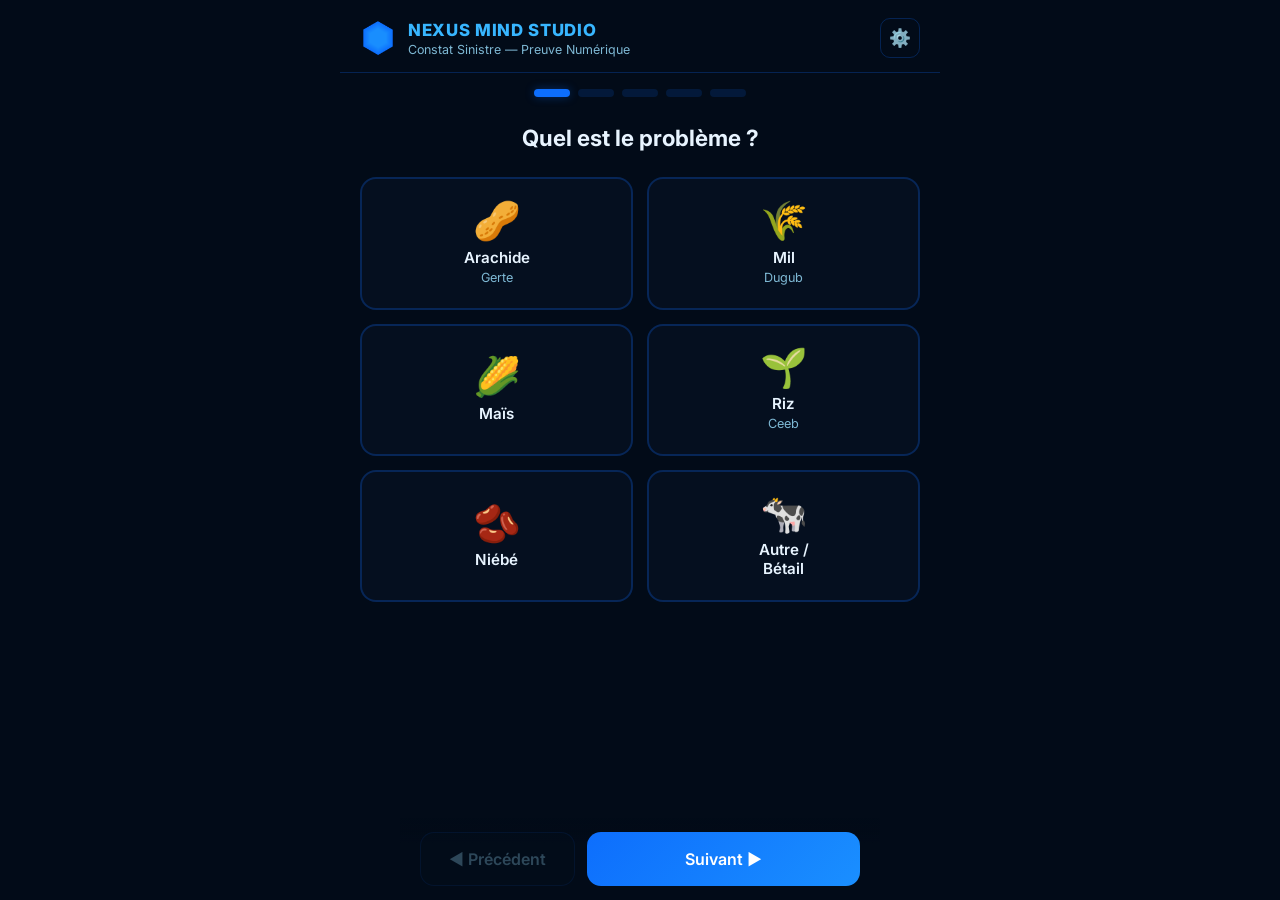
==== Demo-Constat-Sinistre/index.html @ 9d287893 "Add files via upload" ====
<!DOCTYPE html>
<html lang="fr">
<head>
<meta charset="UTF-8">
<meta name="viewport" content="width=device-width, initial-scale=1.0, maximum-scale=1.0, user-scalable=no">
<title>Constat Sinistre — Nexus Mind Studio</title>
<link rel="stylesheet" href="style.css">
</head>
<body>

<div class="app">

  <!-- EN-TÊTE -->
  <header class="topbar">
    <img src="logo.png" alt="" class="logo">
    <div class="titre-bloc">
      <div class="brand">NEXUS MIND STUDIO</div>
      <div class="souscription">Constat Sinistre — Preuve Numérique</div>
    </div>
    <button class="btn-reglages" id="btn-reglages" title="Connecter un backend">⚙️</button>
  </header>

  <!-- MODALE : BRANCHEMENT BACKEND (optionnel, ne change rien si non configuré) -->
  <div class="modale-fond" id="modale-reglages" style="display:none">
    <div class="modale">
      <div class="modale-titre">🔌 Connecter votre backend</div>
      <div class="modale-texte">Optionnel. Si vous laissez vide, le dossier reste dans la démo (comme maintenant). Si vous renseignez une adresse, chaque dossier validé sera envoyé directement chez vous.</div>

      <label class="modale-label">Adresse de votre API (URL)</label>
      <input type="url" id="input-backend-url" class="modale-input" placeholder="https://votre-serveur.com/api/constats">

      <label class="modale-label">Clé API (si votre serveur en demande une)</label>
      <input type="text" id="input-backend-key" class="modale-input" placeholder="Optionnel">

      <div class="modale-boutons">
        <button class="bouton-secondaire" id="btn-effacer-backend">Effacer</button>
        <button class="bouton-principal" id="btn-sauver-backend">Enregistrer</button>
      </div>
      <button class="modale-fermer" id="btn-fermer-reglages">Fermer</button>
    </div>
  </div>

  <!-- BARRE DE PROGRESSION (5 étapes) -->
  <div class="progression" id="progression">
    <div class="etape-point active" data-etape="1"></div>
    <div class="etape-point" data-etape="2"></div>
    <div class="etape-point" data-etape="3"></div>
    <div class="etape-point" data-etape="4"></div>
    <div class="etape-point" data-etape="5"></div>
  </div>

  <!-- ============ ÉTAPE 1 : TYPE DE SINISTRE ============ -->
  <section class="ecran" id="ecran-1" data-etape="1">
    <div class="question">Quel est le problème ?</div>

    <div class="choix-grille" id="liste-sinistres">
      <button class="choix-carte" data-valeur="Dégâts sur Arachide (Gerte)">
        <span class="choix-icone">🥜</span>
        <span class="choix-texte">Arachide<br><small>Gerte</small></span>
      </button>
      <button class="choix-carte" data-valeur="Dégâts sur Mil (Dugub)">
        <span class="choix-icone">🌾</span>
        <span class="choix-texte">Mil<br><small>Dugub</small></span>
      </button>
      <button class="choix-carte" data-valeur="Dégâts sur Maïs (Mburu-mburu)">
        <span class="choix-icone">🌽</span>
        <span class="choix-texte">Maïs</span>
      </button>
      <button class="choix-carte" data-valeur="Dégâts sur Riz (Ceeb)">
        <span class="choix-icone">🌱</span>
        <span class="choix-texte">Riz<br><small>Ceeb</small></span>
      </button>
      <button class="choix-carte" data-valeur="Dégâts sur Niébé (Niebe)">
        <span class="choix-icone">🫘</span>
        <span class="choix-texte">Niébé</span>
      </button>
      <button class="choix-carte" data-valeur="Autre dégât / Bétail">
        <span class="choix-icone">🐄</span>
        <span class="choix-texte">Autre /<br>Bétail</span>
      </button>
    </div>
  </section>

  <!-- ============ ÉTAPE 2 : PHOTO ============ -->
  <section class="ecran" id="ecran-2" data-etape="2" style="display:none">
    <div class="question">Prenez une photo du dégât</div>

    <div class="zone-capture" id="zone-photo">
      <div class="capture-vide" id="photo-vide">
        <div class="gros-icone">📷</div>
        <div class="capture-label">Prendre une photo</div>
      </div>
      <img id="photo-apercu" class="photo-apercu" style="display:none">
    </div>

    <input type="file" id="input-photo" accept="image/*" capture="environment" style="display:none">

    <button class="bouton-principal" id="btn-ouvrir-camera">📷 Prendre une photo</button>
    <button class="bouton-secondaire" id="btn-reprendre-photo" style="display:none">🔄 Reprendre la photo</button>
  </section>

  <!-- ============ ÉTAPE 3 : AUDIO ============ -->
  <section class="ecran" id="ecran-3" data-etape="3" style="display:none">
    <div class="question">Expliquez le problème<br><small>à voix haute (wolof ou français)</small></div>

    <div class="zone-capture">
      <div class="gros-icone" id="icone-micro">🎙️</div>
      <div class="capture-label" id="statut-audio">Appuyez pour enregistrer</div>
      <div class="chrono" id="chrono-audio" style="display:none">00:00</div>
    </div>

    <button class="bouton-principal" id="btn-enregistrer">🎙️ Démarrer l'enregistrement</button>
    <button class="bouton-danger" id="btn-arreter" style="display:none">⏹ Arrêter l'enregistrement</button>
    <button class="bouton-secondaire" id="btn-reecouter" style="display:none">▶️ Réécouter l'enregistrement</button>
    <audio id="lecteur-audio" style="display:none"></audio>
  </section>

  <!-- ============ ÉTAPE 4 : LOCALISATION (auto) ============ -->
  <section class="ecran" id="ecran-4" data-etape="4" style="display:none">
    <div class="question">Localisation du terrain</div>

    <div class="zone-capture">
      <div class="gros-icone" id="icone-gps">📍</div>
      <div class="capture-label" id="statut-gps">Recherche du signal GPS...</div>
      <div class="gps-coords" id="gps-coords"></div>
    </div>

    <button class="bouton-secondaire" id="btn-refaire-gps">🔄 Réessayer la localisation</button>
  </section>

  <!-- ============ ÉTAPE 5 : RÉSUMÉ / PREUVE COMPLÈTE ============ -->
  <section class="ecran" id="ecran-5" data-etape="5" style="display:none">
    <div class="question">Résumé du dossier</div>

    <div class="fiche-resume">
      <div class="fiche-ligne">
        <span class="fiche-cle">🆔 N° Dossier</span>
        <span class="fiche-val" id="resume-id">—</span>
      </div>
      <div class="fiche-ligne">
        <span class="fiche-cle">🕒 Date &amp; heure</span>
        <span class="fiche-val" id="resume-date">—</span>
      </div>
      <div class="fiche-ligne">
        <span class="fiche-cle">🌾 Type de sinistre</span>
        <span class="fiche-val" id="resume-type">—</span>
      </div>
      <div class="fiche-ligne">
        <span class="fiche-cle">📍 GPS</span>
        <span class="fiche-val" id="resume-gps">—</span>
      </div>
      <div class="fiche-ligne">
        <span class="fiche-cle">📷 Photo</span>
        <span class="fiche-val" id="resume-photo">✓ Capturée</span>
      </div>
      <div class="fiche-ligne">
        <span class="fiche-cle">🎙️ Déclaration vocale</span>
        <span class="fiche-val" id="resume-audio">✓ Enregistrée</span>
      </div>
    </div>

    <img id="resume-photo-apercu" class="photo-resume">
    <button class="bouton-secondaire" id="btn-reecouter-resume">▶️ Réécouter la déclaration</button>

    <div class="preuve-badge">✅ PREUVE NUMÉRIQUE COMPLÈTE</div>
    <div class="backend-statut" id="backend-statut"></div>

    <button class="bouton-principal bouton-valider" id="btn-valider">📄 Valider et enregistrer le dossier</button>
    <button class="bouton-secondaire" id="btn-nouveau">➕ Nouveau constat</button>
  </section>

  <!-- BARRE DE NAVIGATION BAS -->
  <nav class="nav-bas">
    <button class="nav-btn" id="btn-precedent">◀ Précédent</button>
    <button class="nav-btn nav-btn-principal" id="btn-suivant">Suivant ▶</button>
  </nav>

  <div class="toast" id="toast"></div>
</div>

<script src="app.js"></script>
</body>
</html>
---- Demo-Constat-Sinistre/style.css ----
@import url('https://fonts.googleapis.com/css2?family=Inter:wght@400;500;600;700;800&display=swap');

:root{
  --b0:#020B18;--b1:#050F1F;--b2:#0A1628;
  --acc:#0D6EFD;--vif:#1A8FFF;--clair:#38B6FF;
  --glow:rgba(13,110,253,0.35);
  --vert:#00FF94;--danger:#ff3b5c;--warn:#ffc107;
  --t1:#E8F4FF;--t2:#7EB8D4;
  --bord:rgba(13,110,253,0.25);
}

*{box-sizing:border-box;margin:0;padding:0}
html,body{height:100%}
body{
  background:var(--b0);
  color:var(--t1);
  font-family:'Inter',sans-serif;
  -webkit-tap-highlight-color:transparent;
}

.app{
  max-width:480px;
  margin:0 auto;
  min-height:100vh;
  display:flex;
  flex-direction:column;
  padding-bottom:90px; /* laisse la place à la nav du bas */
}

/* ===== EN-TÊTE ===== */
.topbar{
  display:flex;
  align-items:center;
  gap:12px;
  padding:18px 20px 14px;
  border-bottom:1px solid var(--bord);
}
.logo{width:36px;height:36px}
.brand{font-size:1.05rem;font-weight:800;color:var(--clair);letter-spacing:.04em}
.souscription{font-size:.78rem;color:var(--t2);margin-top:2px}

/* ===== PROGRESSION ===== */
.progression{
  display:flex;
  gap:8px;
  padding:16px 20px;
  justify-content:center;
}
.etape-point{
  width:36px;height:8px;border-radius:4px;
  background:rgba(13,110,253,.15);
  transition:background .3s;
}
.etape-point.active{background:var(--acc);box-shadow:0 0 10px var(--glow)}
.etape-point.complete{background:var(--vert)}

/* ===== ÉCRANS ===== */
.ecran{
  flex:1;
  padding:10px 20px 20px;
  display:flex;
  flex-direction:column;
  align-items:center;
  text-align:center;
}
.question{
  font-size:1.4rem;
  font-weight:700;
  color:var(--t1);
  margin-bottom:24px;
  line-height:1.35;
}
.question small{
  font-size:.85rem;
  font-weight:400;
  color:var(--t2);
}

/* ===== ÉTAPE 1 — CHOIX DU SINISTRE ===== */
.choix-grille{
  display:grid;
  grid-template-columns:1fr 1fr;
  gap:14px;
  width:100%;
}
.choix-carte{
  background:var(--b1);
  border:2px solid var(--bord);
  border-radius:16px;
  padding:22px 10px;
  display:flex;
  flex-direction:column;
  align-items:center;
  gap:8px;
  cursor:pointer;
  color:var(--t1);
  font-family:inherit;
  transition:all .15s;
  min-height:120px;
  justify-content:center;
}
.choix-carte:active{transform:scale(.96)}
.choix-carte.selectionne{
  border-color:var(--vif);
  background:rgba(13,110,253,.12);
  box-shadow:0 0 24px var(--glow);
}
.choix-icone{font-size:2.4rem;line-height:1}
.choix-texte{font-size:.95rem;font-weight:600}
.choix-texte small{font-weight:400;color:var(--t2)}

/* ===== ZONE DE CAPTURE (photo / audio / gps) ===== */
.zone-capture{
  width:100%;
  background:var(--b1);
  border:2px dashed var(--bordv,rgba(26,143,255,.4));
  border-radius:18px;
  padding:40px 20px;
  display:flex;
  flex-direction:column;
  align-items:center;
  gap:12px;
  margin-bottom:20px;
  min-height:220px;
  justify-content:center;
}
.capture-vide{display:flex;flex-direction:column;align-items:center;gap:12px}
.gros-icone{font-size:4rem;line-height:1}
.capture-label{font-size:1.05rem;font-weight:600;color:var(--t2)}
.chrono{font-size:1.6rem;font-weight:700;color:var(--danger);font-variant-numeric:tabular-nums}
.gps-coords{font-size:.95rem;color:var(--vert);font-family:monospace}
.photo-apercu{max-width:100%;max-height:260px;border-radius:12px;object-fit:cover}

/* ===== BOUTONS ===== */
.bouton-principal{
  width:100%;
  background:linear-gradient(135deg,var(--acc),var(--vif));
  border:none;
  color:#fff;
  font-family:inherit;
  font-weight:700;
  font-size:1.05rem;
  padding:18px 20px;
  border-radius:14px;
  cursor:pointer;
  box-shadow:0 4px 20px var(--glow);
  margin-bottom:12px;
  transition:transform .12s;
}
.bouton-principal:active{transform:scale(.97)}

.bouton-secondaire{
  width:100%;
  background:transparent;
  border:2px solid rgba(26,143,255,.45);
  color:var(--clair);
  font-family:inherit;
  font-weight:600;
  font-size:1rem;
  padding:16px 20px;
  border-radius:14px;
  cursor:pointer;
  margin-bottom:12px;
  transition:transform .12s;
}
.bouton-secondaire:active{transform:scale(.97)}

.bouton-danger{
  width:100%;
  background:linear-gradient(135deg,#d92b47,var(--danger));
  border:none;
  color:#fff;
  font-family:inherit;
  font-weight:700;
  font-size:1.05rem;
  padding:18px 20px;
  border-radius:14px;
  cursor:pointer;
  box-shadow:0 4px 20px rgba(255,59,92,.35);
  margin-bottom:12px;
  animation:pulse-danger 1.4s ease-in-out infinite;
}
@keyframes pulse-danger{
  0%,100%{box-shadow:0 4px 20px rgba(255,59,92,.35)}
  50%{box-shadow:0 4px 32px rgba(255,59,92,.6)}
}

.bouton-valider{
  background:linear-gradient(135deg,#00c97a,var(--vert));
  box-shadow:0 4px 20px rgba(0,255,148,.35);
  color:#02150c;
}

/* ===== ÉTAPE 5 — RÉSUMÉ ===== */
.fiche-resume{
  width:100%;
  background:var(--b1);
  border:1px solid var(--bord);
  border-radius:16px;
  padding:8px 18px;
  margin-bottom:18px;
}
.fiche-ligne{
  display:flex;
  justify-content:space-between;
  align-items:center;
  padding:12px 0;
  border-bottom:1px solid rgba(13,110,253,.12);
  gap:12px;
}
.fiche-ligne:last-child{border-bottom:none}
.fiche-cle{font-size:.85rem;color:var(--t2);text-align:left}
.fiche-val{font-size:.9rem;font-weight:700;color:var(--clair);text-align:right}

.photo-resume{
  width:100%;
  max-height:200px;
  object-fit:cover;
  border-radius:12px;
  margin-bottom:14px;
}

.preuve-badge{
  background:rgba(0,255,148,.1);
  border:1px solid rgba(0,255,148,.4);
  color:var(--vert);
  font-weight:700;
  font-size:.95rem;
  padding:14px;
  border-radius:12px;
  width:100%;
  text-align:center;
  margin-bottom:20px;
  letter-spacing:.03em;
}

/* ===== NAVIGATION BAS ===== */
.nav-bas{
  position:fixed;
  bottom:0;left:0;right:0;
  max-width:480px;
  margin:0 auto;
  display:flex;
  gap:12px;
  padding:14px 20px calc(14px + env(safe-area-inset-bottom));
  background:linear-gradient(180deg,transparent,var(--b0) 30%);
}
.nav-btn{
  flex:1;
  background:var(--b1);
  border:1px solid var(--bord);
  color:var(--t2);
  font-family:inherit;
  font-weight:600;
  font-size:1rem;
  padding:16px;
  border-radius:14px;
  cursor:pointer;
}
.nav-btn-principal{
  background:linear-gradient(135deg,var(--acc),var(--vif));
  color:#fff;
  border:none;
  flex:2;
}
.nav-btn:disabled{opacity:.35;pointer-events:none}

/* ===== TOAST ===== */
.toast{
  position:fixed;
  bottom:100px;left:50%;
  transform:translateX(-50%) translateY(20px);
  background:var(--b2);
  border:1px solid var(--bordv,rgba(26,143,255,.4));
  color:var(--t1);
  font-size:.9rem;
  padding:12px 20px;
  border-radius:10px;
  box-shadow:0 4px 24px rgba(0,0,0,.5);
  opacity:0;
  transition:all .3s ease;
  pointer-events:none;
  z-index:999;
  max-width:90%;
  text-align:center;
}
.toast.show{opacity:1;transform:translateX(-50%) translateY(0)}

.titre-bloc{flex:1}
.btn-reglages{
  background:transparent;
  border:1px solid var(--bord);
  border-radius:10px;
  width:40px;height:40px;
  font-size:1.1rem;
  color:var(--t2);
  cursor:pointer;
  flex-shrink:0;
}
.btn-reglages:active{transform:scale(.92)}

/* ===== MODALE BACKEND ===== */
.modale-fond{
  position:fixed;inset:0;
  background:rgba(2,11,24,.85);
  z-index:1000;
  display:flex;
  align-items:center;
  justify-content:center;
  padding:20px;
}
.modale{
  background:var(--b1);
  border:1px solid var(--bord);
  border-radius:18px;
  padding:24px 20px;
  max-width:420px;
  width:100%;
}
.modale-titre{font-size:1.15rem;font-weight:700;color:var(--clair);margin-bottom:10px}
.modale-texte{font-size:.85rem;color:var(--t2);line-height:1.5;margin-bottom:18px}
.modale-label{display:block;font-size:.78rem;color:var(--t2);margin-bottom:6px;font-weight:600}
.modale-input{
  width:100%;
  background:rgba(5,15,31,.9);
  border:1px solid var(--bord);
  border-radius:10px;
  color:var(--t1);
  font-family:inherit;
  font-size:.9rem;
  padding:12px 14px;
  margin-bottom:16px;
  outline:none;
}
.modale-input:focus{border-color:var(--vif)}
.modale-boutons{display:flex;gap:10px}
.modale-boutons .bouton-secondaire,.modale-boutons .bouton-principal{margin-bottom:0}
.modale-fermer{
  width:100%;
  background:none;border:none;
  color:var(--t2);
  font-family:inherit;
  font-size:.85rem;
  padding:12px;
  margin-top:8px;
  cursor:pointer;
}
.backend-statut{
  font-size:.82rem;
  text-align:center;
  margin-bottom:14px;
  min-height:20px;
  color:var(--t2);
}
.backend-statut.ok{color:var(--vert)}
.backend-statut.erreur{color:var(--danger)}

/* ===== TRÈS GRAND ÉCRAN (tablette) ===== */
@media (min-width:600px){
  .app{max-width:600px}
}
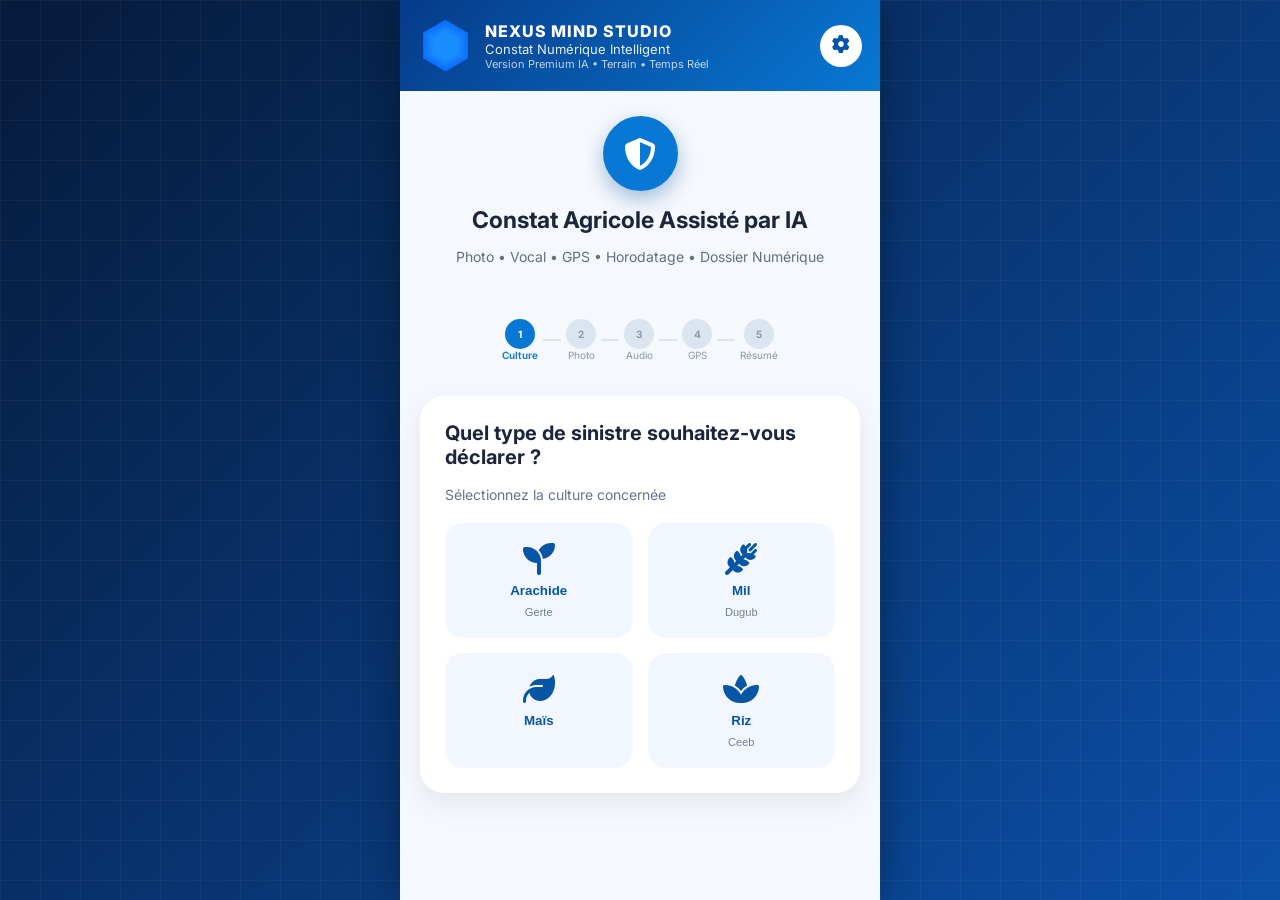
==== commit 9dfb257a: "Add files via upload" ====
--- a/Demo-Constat-Sinistre/index.html
+++ b/Demo-Constat-Sinistre/index.html
@@ -1,183 +1,501 @@
-<!DOCTYPE html>
-<html lang="fr">
-<head>
-<meta charset="UTF-8">
-<meta name="viewport" content="width=device-width, initial-scale=1.0, maximum-scale=1.0, user-scalable=no">
-<title>Constat Sinistre — Nexus Mind Studio</title>
-<link rel="stylesheet" href="style.css">
-</head>
-<body>
-
-<div class="app">
-
-  <!-- EN-TÊTE -->
-  <header class="topbar">
-    <img src="logo.png" alt="" class="logo">
-    <div class="titre-bloc">
-      <div class="brand">NEXUS MIND STUDIO</div>
-      <div class="souscription">Constat Sinistre — Preuve Numérique</div>
-    </div>
-    <button class="btn-reglages" id="btn-reglages" title="Connecter un backend">⚙️</button>
-  </header>
-
-  <!-- MODALE : BRANCHEMENT BACKEND (optionnel, ne change rien si non configuré) -->
-  <div class="modale-fond" id="modale-reglages" style="display:none">
-    <div class="modale">
-      <div class="modale-titre">🔌 Connecter votre backend</div>
-      <div class="modale-texte">Optionnel. Si vous laissez vide, le dossier reste dans la démo (comme maintenant). Si vous renseignez une adresse, chaque dossier validé sera envoyé directement chez vous.</div>
-
-      <label class="modale-label">Adresse de votre API (URL)</label>
-      <input type="url" id="input-backend-url" class="modale-input" placeholder="https://votre-serveur.com/api/constats">
-
-      <label class="modale-label">Clé API (si votre serveur en demande une)</label>
-      <input type="text" id="input-backend-key" class="modale-input" placeholder="Optionnel">
-
-      <div class="modale-boutons">
-        <button class="bouton-secondaire" id="btn-effacer-backend">Effacer</button>
-        <button class="bouton-principal" id="btn-sauver-backend">Enregistrer</button>
-      </div>
-      <button class="modale-fermer" id="btn-fermer-reglages">Fermer</button>
-    </div>
-  </div>
-
-  <!-- BARRE DE PROGRESSION (5 étapes) -->
-  <div class="progression" id="progression">
-    <div class="etape-point active" data-etape="1"></div>
-    <div class="etape-point" data-etape="2"></div>
-    <div class="etape-point" data-etape="3"></div>
-    <div class="etape-point" data-etape="4"></div>
-    <div class="etape-point" data-etape="5"></div>
-  </div>
-
-  <!-- ============ ÉTAPE 1 : TYPE DE SINISTRE ============ -->
-  <section class="ecran" id="ecran-1" data-etape="1">
-    <div class="question">Quel est le problème ?</div>
-
-    <div class="choix-grille" id="liste-sinistres">
-      <button class="choix-carte" data-valeur="Dégâts sur Arachide (Gerte)">
-        <span class="choix-icone">🥜</span>
-        <span class="choix-texte">Arachide<br><small>Gerte</small></span>
-      </button>
-      <button class="choix-carte" data-valeur="Dégâts sur Mil (Dugub)">
-        <span class="choix-icone">🌾</span>
-        <span class="choix-texte">Mil<br><small>Dugub</small></span>
-      </button>
-      <button class="choix-carte" data-valeur="Dégâts sur Maïs (Mburu-mburu)">
-        <span class="choix-icone">🌽</span>
-        <span class="choix-texte">Maïs</span>
-      </button>
-      <button class="choix-carte" data-valeur="Dégâts sur Riz (Ceeb)">
-        <span class="choix-icone">🌱</span>
-        <span class="choix-texte">Riz<br><small>Ceeb</small></span>
-      </button>
-      <button class="choix-carte" data-valeur="Dégâts sur Niébé (Niebe)">
-        <span class="choix-icone">🫘</span>
-        <span class="choix-texte">Niébé</span>
-      </button>
-      <button class="choix-carte" data-valeur="Autre dégât / Bétail">
-        <span class="choix-icone">🐄</span>
-        <span class="choix-texte">Autre /<br>Bétail</span>
-      </button>
-    </div>
-  </section>
-
-  <!-- ============ ÉTAPE 2 : PHOTO ============ -->
-  <section class="ecran" id="ecran-2" data-etape="2" style="display:none">
-    <div class="question">Prenez une photo du dégât</div>
-
-    <div class="zone-capture" id="zone-photo">
-      <div class="capture-vide" id="photo-vide">
-        <div class="gros-icone">📷</div>
-        <div class="capture-label">Prendre une photo</div>
-      </div>
-      <img id="photo-apercu" class="photo-apercu" style="display:none">
-    </div>
-
-    <input type="file" id="input-photo" accept="image/*" capture="environment" style="display:none">
-
-    <button class="bouton-principal" id="btn-ouvrir-camera">📷 Prendre une photo</button>
-    <button class="bouton-secondaire" id="btn-reprendre-photo" style="display:none">🔄 Reprendre la photo</button>
-  </section>
-
-  <!-- ============ ÉTAPE 3 : AUDIO ============ -->
-  <section class="ecran" id="ecran-3" data-etape="3" style="display:none">
-    <div class="question">Expliquez le problème<br><small>à voix haute (wolof ou français)</small></div>
-
-    <div class="zone-capture">
-      <div class="gros-icone" id="icone-micro">🎙️</div>
-      <div class="capture-label" id="statut-audio">Appuyez pour enregistrer</div>
-      <div class="chrono" id="chrono-audio" style="display:none">00:00</div>
-    </div>
-
-    <button class="bouton-principal" id="btn-enregistrer">🎙️ Démarrer l'enregistrement</button>
-    <button class="bouton-danger" id="btn-arreter" style="display:none">⏹ Arrêter l'enregistrement</button>
-    <button class="bouton-secondaire" id="btn-reecouter" style="display:none">▶️ Réécouter l'enregistrement</button>
-    <audio id="lecteur-audio" style="display:none"></audio>
-  </section>
-
-  <!-- ============ ÉTAPE 4 : LOCALISATION (auto) ============ -->
-  <section class="ecran" id="ecran-4" data-etape="4" style="display:none">
-    <div class="question">Localisation du terrain</div>
-
-    <div class="zone-capture">
-      <div class="gros-icone" id="icone-gps">📍</div>
-      <div class="capture-label" id="statut-gps">Recherche du signal GPS...</div>
-      <div class="gps-coords" id="gps-coords"></div>
-    </div>
-
-    <button class="bouton-secondaire" id="btn-refaire-gps">🔄 Réessayer la localisation</button>
-  </section>
-
-  <!-- ============ ÉTAPE 5 : RÉSUMÉ / PREUVE COMPLÈTE ============ -->
-  <section class="ecran" id="ecran-5" data-etape="5" style="display:none">
-    <div class="question">Résumé du dossier</div>
-
-    <div class="fiche-resume">
-      <div class="fiche-ligne">
-        <span class="fiche-cle">🆔 N° Dossier</span>
-        <span class="fiche-val" id="resume-id">—</span>
-      </div>
-      <div class="fiche-ligne">
-        <span class="fiche-cle">🕒 Date &amp; heure</span>
-        <span class="fiche-val" id="resume-date">—</span>
-      </div>
-      <div class="fiche-ligne">
-        <span class="fiche-cle">🌾 Type de sinistre</span>
-        <span class="fiche-val" id="resume-type">—</span>
-      </div>
-      <div class="fiche-ligne">
-        <span class="fiche-cle">📍 GPS</span>
-        <span class="fiche-val" id="resume-gps">—</span>
-      </div>
-      <div class="fiche-ligne">
-        <span class="fiche-cle">📷 Photo</span>
-        <span class="fiche-val" id="resume-photo">✓ Capturée</span>
-      </div>
-      <div class="fiche-ligne">
-        <span class="fiche-cle">🎙️ Déclaration vocale</span>
-        <span class="fiche-val" id="resume-audio">✓ Enregistrée</span>
-      </div>
-    </div>
-
-    <img id="resume-photo-apercu" class="photo-resume">
-    <button class="bouton-secondaire" id="btn-reecouter-resume">▶️ Réécouter la déclaration</button>
-
-    <div class="preuve-badge">✅ PREUVE NUMÉRIQUE COMPLÈTE</div>
-    <div class="backend-statut" id="backend-statut"></div>
-
-    <button class="bouton-principal bouton-valider" id="btn-valider">📄 Valider et enregistrer le dossier</button>
-    <button class="bouton-secondaire" id="btn-nouveau">➕ Nouveau constat</button>
-  </section>
-
-  <!-- BARRE DE NAVIGATION BAS -->
-  <nav class="nav-bas">
-    <button class="nav-btn" id="btn-precedent">◀ Précédent</button>
-    <button class="nav-btn nav-btn-principal" id="btn-suivant">Suivant ▶</button>
-  </nav>
-
-  <div class="toast" id="toast"></div>
-</div>
-
-<script src="app.js"></script>
-</body>
-</html>
+<!DOCTYPE html>
+<html lang="fr">
+<head>
+<meta charset="UTF-8">
+<meta name="viewport" content="width=device-width, initial-scale=1.0, maximum-scale=1.0, user-scalable=no">
+
+<title>Nexus Mind Studio | Constat Numérique Intelligent</title>
+
+<link rel="preconnect" href="https://fonts.googleapis.com">
+<link rel="preconnect" href="https://fonts.gstatic.com" crossorigin>
+
+<link href="https://fonts.googleapis.com/css2?family=Inter:wght@300;400;500;600;700;800&display=swap" rel="stylesheet">
+
+<link rel="stylesheet" href="style.css">
+<link rel="stylesheet"
+href="https://cdnjs.cloudflare.com/ajax/libs/font-awesome/6.7.2/css/all.min.css">
+
+</head>
+
+<body>
+
+<div class="background-grid"></div>
+
+<div class="app">
+
+<header class="topbar">
+
+<div class="topbar-left">
+
+<img src="logo.png"
+class="logo"
+alt="Nexus Mind Studio">
+
+<div class="titre-bloc">
+
+<div class="brand">
+
+NEXUS MIND STUDIO
+
+</div>
+
+<div class="souscription">
+
+Constat Numérique Intelligent
+
+</div>
+
+<div class="version">
+
+Version Premium IA • Terrain • Temps Réel
+
+</div>
+
+</div>
+
+</div>
+
+<button
+class="btn-reglages"
+id="btn-reglages"
+title="Configuration">
+
+<i class="fa-solid fa-gear"></i>
+
+</button>
+
+</header>
+
+
+<div class="hero">
+
+<div class="hero-icon">
+
+<i class="fa-solid fa-shield-halved"></i>
+
+</div>
+
+<h1>
+
+Constat Agricole Assisté par IA
+
+</h1>
+
+<p>
+
+Photo • Vocal • GPS • Horodatage • Dossier Numérique
+
+</p>
+
+</div>
+
+
+<div class="progression" id="progression">
+
+<div class="etape complete">
+<div class="numero">1</div>
+<div class="texte">Culture</div>
+</div>
+
+<div class="trait"></div>
+
+<div class="etape">
+<div class="numero">2</div>
+<div class="texte">Photo</div>
+</div>
+
+<div class="trait"></div>
+
+<div class="etape">
+<div class="numero">3</div>
+<div class="texte">Audio</div>
+</div>
+
+<div class="trait"></div>
+
+<div class="etape">
+<div class="numero">4</div>
+<div class="texte">GPS</div>
+</div>
+
+<div class="trait"></div>
+
+<div class="etape">
+<div class="numero">5</div>
+<div class="texte">Résumé</div>
+</div>
+
+</div>
+
+
+<section
+class="ecran"
+id="ecran-1">
+
+<div class="card-principale">
+
+<h2>
+
+Quel type de sinistre souhaitez-vous déclarer ?
+
+</h2>
+
+<p>
+
+Sélectionnez la culture concernée
+
+</p>
+
+<div class="choix-grille">
+
+<button
+class="choix-carte"
+data-valeur="Arachide">
+
+<i class="fa-solid fa-seedling"></i>
+
+<span>
+
+Arachide
+
+</span>
+
+<small>
+
+Gerte
+
+</small>
+
+</button>
+
+<button
+class="choix-carte"
+data-valeur="Mil">
+
+<i class="fa-solid fa-wheat-awn"></i>
+
+<span>
+
+Mil
+
+</span>
+
+<small>
+
+Dugub
+
+</small>
+
+</button>
+
+<button
+class="choix-carte"
+data-valeur="Maïs">
+
+<i class="fa-solid fa-leaf"></i>
+
+<span>
+
+Maïs
+
+</span>
+
+</button>
+
+<button
+class="choix-carte"
+data-valeur="Riz">
+
+<i class="fa-solid fa-spa"></i>
+
+<span>
+
+Riz
+
+</span>
+
+<small>
+
+Ceeb
+
+</small>
+
+</button>
+<section 
+class="ecran cache"
+id="ecran-5">
+
+<div class="card-principale">
+
+<h2>
+Résumé intelligent du constat
+</h2>
+
+<p>
+Analyse IA de votre déclaration agricole
+</p>
+
+
+<div class="resume-box">
+
+
+<div class="ligne">
+
+<i class="fa-solid fa-id-card"></i>
+
+<div>
+
+<strong>
+ID Dossier
+</strong>
+
+<span id="id-dossier">
+NM-2026-000001
+</span>
+
+</div>
+
+</div>
+
+
+
+<div class="ligne">
+
+<i class="fa-solid fa-seedling"></i>
+
+<div>
+
+<strong>
+Culture
+</strong>
+
+<span id="resume-culture">
+--
+</span>
+
+</div>
+
+</div>
+
+
+
+<div class="ligne">
+
+<i class="fa-solid fa-triangle-exclamation"></i>
+
+<div>
+
+<strong>
+Diagnostic IA
+</strong>
+
+<span id="diagnostic">
+Analyse en cours...
+</span>
+
+</div>
+
+</div>
+
+
+
+<div class="ligne">
+
+<i class="fa-solid fa-clock"></i>
+
+<div>
+
+<strong>
+Horodatage
+</strong>
+
+<span id="date-heure">
+--
+</span>
+
+</div>
+
+</div>
+
+
+
+<div class="ligne">
+
+<i class="fa-solid fa-location-dot"></i>
+
+<div>
+
+<strong>
+Position GPS
+</strong>
+
+<span id="resume-gps">
+--
+</span>
+
+</div>
+
+</div>
+
+
+
+</div>
+
+
+
+<div class="ia-resultat">
+
+<i class="fa-solid fa-brain"></i>
+
+
+<div>
+
+<h3>
+Assistant IA Agricole
+</h3>
+
+<p id="message-ia">
+
+Votre constat numérique est prêt.
+
+</p>
+
+</div>
+
+
+</div>
+
+
+
+<button
+class="btn-principal"
+id="generer-dossier">
+
+Créer la preuve numérique
+
+<i class="fa-solid fa-file-circle-check"></i>
+
+</button>
+
+
+</div>
+
+
+</section>
+
+
+
+
+<section 
+class="ecran cache"
+id="ecran-final">
+
+
+<div class="card-principale final">
+
+
+<div class="validation">
+
+<i class="fa-solid fa-circle-check"></i>
+
+</div>
+
+
+<h2>
+Constat enregistré avec succès
+</h2>
+
+
+<p>
+
+Votre dossier numérique sécurisé est disponible.
+
+</p>
+
+
+
+<div class="preuve">
+
+
+<div>
+
+<strong>
+Référence dossier
+</strong>
+
+<span id="final-id">
+--
+</span>
+
+</div>
+
+
+<div>
+
+<strong>
+Date création
+</strong>
+
+<span id="final-date">
+--
+</span>
+
+</div>
+
+
+<div>
+
+<strong>
+Signature numérique
+</strong>
+
+<span>
+NEXUS-AI-SECURE
+</span>
+
+</div>
+
+
+</div>
+
+
+
+
+<button
+class="btn-secondaire"
+id="telecharger">
+
+<i class="fa-solid fa-download"></i>
+
+Exporter le rapport PDF
+
+</button>
+
+
+
+<button
+class="btn-principal"
+id="nouveau">
+
+Nouveau constat
+
+<i class="fa-solid fa-plus"></i>
+
+</button>
+
+
+</div>
+
+
+</section>
+
+
+</div>
+
+
+<script src="app.js"></script>
+
+
+</body>
+
+</html>
--- a/Demo-Constat-Sinistre/style.css
+++ b/Demo-Constat-Sinistre/style.css
@@ -1,361 +1,768 @@
-@import url('https://fonts.googleapis.com/css2?family=Inter:wght@400;500;600;700;800&display=swap');
-
-:root{
-  --b0:#020B18;--b1:#050F1F;--b2:#0A1628;
-  --acc:#0D6EFD;--vif:#1A8FFF;--clair:#38B6FF;
-  --glow:rgba(13,110,253,0.35);
-  --vert:#00FF94;--danger:#ff3b5c;--warn:#ffc107;
-  --t1:#E8F4FF;--t2:#7EB8D4;
-  --bord:rgba(13,110,253,0.25);
-}
-
-*{box-sizing:border-box;margin:0;padding:0}
-html,body{height:100%}
-body{
-  background:var(--b0);
-  color:var(--t1);
-  font-family:'Inter',sans-serif;
-  -webkit-tap-highlight-color:transparent;
-}
-
-.app{
-  max-width:480px;
-  margin:0 auto;
-  min-height:100vh;
-  display:flex;
-  flex-direction:column;
-  padding-bottom:90px; /* laisse la place à la nav du bas */
-}
-
-/* ===== EN-TÊTE ===== */
-.topbar{
-  display:flex;
-  align-items:center;
-  gap:12px;
-  padding:18px 20px 14px;
-  border-bottom:1px solid var(--bord);
-}
-.logo{width:36px;height:36px}
-.brand{font-size:1.05rem;font-weight:800;color:var(--clair);letter-spacing:.04em}
-.souscription{font-size:.78rem;color:var(--t2);margin-top:2px}
-
-/* ===== PROGRESSION ===== */
-.progression{
-  display:flex;
-  gap:8px;
-  padding:16px 20px;
-  justify-content:center;
-}
-.etape-point{
-  width:36px;height:8px;border-radius:4px;
-  background:rgba(13,110,253,.15);
-  transition:background .3s;
-}
-.etape-point.active{background:var(--acc);box-shadow:0 0 10px var(--glow)}
-.etape-point.complete{background:var(--vert)}
-
-/* ===== ÉCRANS ===== */
-.ecran{
-  flex:1;
-  padding:10px 20px 20px;
-  display:flex;
-  flex-direction:column;
-  align-items:center;
-  text-align:center;
-}
-.question{
-  font-size:1.4rem;
-  font-weight:700;
-  color:var(--t1);
-  margin-bottom:24px;
-  line-height:1.35;
-}
-.question small{
-  font-size:.85rem;
-  font-weight:400;
-  color:var(--t2);
-}
-
-/* ===== ÉTAPE 1 — CHOIX DU SINISTRE ===== */
-.choix-grille{
-  display:grid;
-  grid-template-columns:1fr 1fr;
-  gap:14px;
-  width:100%;
-}
-.choix-carte{
-  background:var(--b1);
-  border:2px solid var(--bord);
-  border-radius:16px;
-  padding:22px 10px;
-  display:flex;
-  flex-direction:column;
-  align-items:center;
-  gap:8px;
-  cursor:pointer;
-  color:var(--t1);
-  font-family:inherit;
-  transition:all .15s;
-  min-height:120px;
-  justify-content:center;
-}
-.choix-carte:active{transform:scale(.96)}
-.choix-carte.selectionne{
-  border-color:var(--vif);
-  background:rgba(13,110,253,.12);
-  box-shadow:0 0 24px var(--glow);
-}
-.choix-icone{font-size:2.4rem;line-height:1}
-.choix-texte{font-size:.95rem;font-weight:600}
-.choix-texte small{font-weight:400;color:var(--t2)}
-
-/* ===== ZONE DE CAPTURE (photo / audio / gps) ===== */
-.zone-capture{
-  width:100%;
-  background:var(--b1);
-  border:2px dashed var(--bordv,rgba(26,143,255,.4));
-  border-radius:18px;
-  padding:40px 20px;
-  display:flex;
-  flex-direction:column;
-  align-items:center;
-  gap:12px;
-  margin-bottom:20px;
-  min-height:220px;
-  justify-content:center;
-}
-.capture-vide{display:flex;flex-direction:column;align-items:center;gap:12px}
-.gros-icone{font-size:4rem;line-height:1}
-.capture-label{font-size:1.05rem;font-weight:600;color:var(--t2)}
-.chrono{font-size:1.6rem;font-weight:700;color:var(--danger);font-variant-numeric:tabular-nums}
-.gps-coords{font-size:.95rem;color:var(--vert);font-family:monospace}
-.photo-apercu{max-width:100%;max-height:260px;border-radius:12px;object-fit:cover}
-
-/* ===== BOUTONS ===== */
-.bouton-principal{
-  width:100%;
-  background:linear-gradient(135deg,var(--acc),var(--vif));
-  border:none;
-  color:#fff;
-  font-family:inherit;
-  font-weight:700;
-  font-size:1.05rem;
-  padding:18px 20px;
-  border-radius:14px;
-  cursor:pointer;
-  box-shadow:0 4px 20px var(--glow);
-  margin-bottom:12px;
-  transition:transform .12s;
-}
-.bouton-principal:active{transform:scale(.97)}
-
-.bouton-secondaire{
-  width:100%;
-  background:transparent;
-  border:2px solid rgba(26,143,255,.45);
-  color:var(--clair);
-  font-family:inherit;
-  font-weight:600;
-  font-size:1rem;
-  padding:16px 20px;
-  border-radius:14px;
-  cursor:pointer;
-  margin-bottom:12px;
-  transition:transform .12s;
-}
-.bouton-secondaire:active{transform:scale(.97)}
-
-.bouton-danger{
-  width:100%;
-  background:linear-gradient(135deg,#d92b47,var(--danger));
-  border:none;
-  color:#fff;
-  font-family:inherit;
-  font-weight:700;
-  font-size:1.05rem;
-  padding:18px 20px;
-  border-radius:14px;
-  cursor:pointer;
-  box-shadow:0 4px 20px rgba(255,59,92,.35);
-  margin-bottom:12px;
-  animation:pulse-danger 1.4s ease-in-out infinite;
-}
-@keyframes pulse-danger{
-  0%,100%{box-shadow:0 4px 20px rgba(255,59,92,.35)}
-  50%{box-shadow:0 4px 32px rgba(255,59,92,.6)}
-}
-
-.bouton-valider{
-  background:linear-gradient(135deg,#00c97a,var(--vert));
-  box-shadow:0 4px 20px rgba(0,255,148,.35);
-  color:#02150c;
-}
-
-/* ===== ÉTAPE 5 — RÉSUMÉ ===== */
-.fiche-resume{
-  width:100%;
-  background:var(--b1);
-  border:1px solid var(--bord);
-  border-radius:16px;
-  padding:8px 18px;
-  margin-bottom:18px;
-}
-.fiche-ligne{
-  display:flex;
-  justify-content:space-between;
-  align-items:center;
-  padding:12px 0;
-  border-bottom:1px solid rgba(13,110,253,.12);
-  gap:12px;
-}
-.fiche-ligne:last-child{border-bottom:none}
-.fiche-cle{font-size:.85rem;color:var(--t2);text-align:left}
-.fiche-val{font-size:.9rem;font-weight:700;color:var(--clair);text-align:right}
-
-.photo-resume{
-  width:100%;
-  max-height:200px;
-  object-fit:cover;
-  border-radius:12px;
-  margin-bottom:14px;
-}
-
-.preuve-badge{
-  background:rgba(0,255,148,.1);
-  border:1px solid rgba(0,255,148,.4);
-  color:var(--vert);
-  font-weight:700;
-  font-size:.95rem;
-  padding:14px;
-  border-radius:12px;
-  width:100%;
-  text-align:center;
-  margin-bottom:20px;
-  letter-spacing:.03em;
-}
-
-/* ===== NAVIGATION BAS ===== */
-.nav-bas{
-  position:fixed;
-  bottom:0;left:0;right:0;
-  max-width:480px;
-  margin:0 auto;
-  display:flex;
-  gap:12px;
-  padding:14px 20px calc(14px + env(safe-area-inset-bottom));
-  background:linear-gradient(180deg,transparent,var(--b0) 30%);
-}
-.nav-btn{
-  flex:1;
-  background:var(--b1);
-  border:1px solid var(--bord);
-  color:var(--t2);
-  font-family:inherit;
-  font-weight:600;
-  font-size:1rem;
-  padding:16px;
-  border-radius:14px;
-  cursor:pointer;
-}
-.nav-btn-principal{
-  background:linear-gradient(135deg,var(--acc),var(--vif));
-  color:#fff;
-  border:none;
-  flex:2;
-}
-.nav-btn:disabled{opacity:.35;pointer-events:none}
-
-/* ===== TOAST ===== */
-.toast{
-  position:fixed;
-  bottom:100px;left:50%;
-  transform:translateX(-50%) translateY(20px);
-  background:var(--b2);
-  border:1px solid var(--bordv,rgba(26,143,255,.4));
-  color:var(--t1);
-  font-size:.9rem;
-  padding:12px 20px;
-  border-radius:10px;
-  box-shadow:0 4px 24px rgba(0,0,0,.5);
-  opacity:0;
-  transition:all .3s ease;
-  pointer-events:none;
-  z-index:999;
-  max-width:90%;
-  text-align:center;
-}
-.toast.show{opacity:1;transform:translateX(-50%) translateY(0)}
-
-.titre-bloc{flex:1}
-.btn-reglages{
-  background:transparent;
-  border:1px solid var(--bord);
-  border-radius:10px;
-  width:40px;height:40px;
-  font-size:1.1rem;
-  color:var(--t2);
-  cursor:pointer;
-  flex-shrink:0;
-}
-.btn-reglages:active{transform:scale(.92)}
-
-/* ===== MODALE BACKEND ===== */
-.modale-fond{
-  position:fixed;inset:0;
-  background:rgba(2,11,24,.85);
-  z-index:1000;
-  display:flex;
-  align-items:center;
-  justify-content:center;
-  padding:20px;
-}
-.modale{
-  background:var(--b1);
-  border:1px solid var(--bord);
-  border-radius:18px;
-  padding:24px 20px;
-  max-width:420px;
-  width:100%;
-}
-.modale-titre{font-size:1.15rem;font-weight:700;color:var(--clair);margin-bottom:10px}
-.modale-texte{font-size:.85rem;color:var(--t2);line-height:1.5;margin-bottom:18px}
-.modale-label{display:block;font-size:.78rem;color:var(--t2);margin-bottom:6px;font-weight:600}
-.modale-input{
-  width:100%;
-  background:rgba(5,15,31,.9);
-  border:1px solid var(--bord);
-  border-radius:10px;
-  color:var(--t1);
-  font-family:inherit;
-  font-size:.9rem;
-  padding:12px 14px;
-  margin-bottom:16px;
-  outline:none;
-}
-.modale-input:focus{border-color:var(--vif)}
-.modale-boutons{display:flex;gap:10px}
-.modale-boutons .bouton-secondaire,.modale-boutons .bouton-principal{margin-bottom:0}
-.modale-fermer{
-  width:100%;
-  background:none;border:none;
-  color:var(--t2);
-  font-family:inherit;
-  font-size:.85rem;
-  padding:12px;
-  margin-top:8px;
-  cursor:pointer;
-}
-.backend-statut{
-  font-size:.82rem;
-  text-align:center;
-  margin-bottom:14px;
-  min-height:20px;
-  color:var(--t2);
-}
-.backend-statut.ok{color:var(--vert)}
-.backend-statut.erreur{color:var(--danger)}
-
-/* ===== TRÈS GRAND ÉCRAN (tablette) ===== */
-@media (min-width:600px){
-  .app{max-width:600px}
-}
+* {
+    box-sizing: border-box;
+}
+
+body {
+
+    margin: 0;
+    padding: 0;
+
+    font-family: 'Inter', Arial, sans-serif;
+
+    background:
+    linear-gradient(135deg,#061a3a,#0b4fa7);
+
+    color: #1b263b;
+
+    min-height: 100vh;
+
+}
+
+
+/* GRILLE TECHNOLOGIQUE */
+
+.background-grid {
+
+    position: fixed;
+
+    inset: 0;
+
+    background-image:
+
+    linear-gradient(
+    rgba(255,255,255,0.04) 1px,
+    transparent 1px
+    ),
+
+    linear-gradient(
+    90deg,
+    rgba(255,255,255,0.04) 1px,
+    transparent 1px
+    );
+
+    background-size: 40px 40px;
+
+    z-index: -1;
+
+}
+
+
+
+/* APPLICATION */
+
+.app {
+
+    width:100%;
+
+    max-width:480px;
+
+    margin:auto;
+
+    min-height:100vh;
+
+    background:#f5f8fc;
+
+    box-shadow:
+    0 0 40px rgba(0,0,0,0.35);
+
+}
+
+
+
+/* HEADER */
+
+.topbar {
+
+    display:flex;
+
+    justify-content:space-between;
+
+    align-items:center;
+
+    padding:18px;
+
+    background:
+    linear-gradient(
+    135deg,
+    #063b88,
+    #0878d4
+    );
+
+    color:white;
+
+}
+
+
+.topbar-left {
+
+    display:flex;
+
+    align-items:center;
+
+    gap:12px;
+
+}
+
+
+.logo {
+
+    width:55px;
+
+    height:55px;
+
+    object-fit:contain;
+
+}
+
+
+
+.brand {
+
+    font-size:16px;
+
+    font-weight:800;
+
+    letter-spacing:1px;
+
+}
+
+
+.souscription {
+
+    font-size:13px;
+
+    opacity:.9;
+
+}
+
+
+.version {
+
+    font-size:11px;
+
+    opacity:.75;
+
+}
+
+
+
+.btn-reglages {
+
+    width:42px;
+
+    height:42px;
+
+    border-radius:50%;
+
+    border:none;
+
+    background:white;
+
+    color:#0755a5;
+
+    font-size:18px;
+
+}
+
+
+
+/* HERO */
+
+.hero {
+
+    text-align:center;
+
+    padding:25px 20px;
+
+}
+
+
+.hero-icon {
+
+    width:75px;
+
+    height:75px;
+
+    margin:auto;
+
+    border-radius:50%;
+
+    display:flex;
+
+    align-items:center;
+
+    justify-content:center;
+
+    background:#0878d4;
+
+    color:white;
+
+    font-size:32px;
+
+    box-shadow:
+    0 8px 20px rgba(0,80,160,.35);
+
+}
+
+
+
+.hero h1 {
+
+    font-size:23px;
+
+    margin:15px 0 8px;
+
+}
+
+
+.hero p {
+
+    color:#607080;
+
+    font-size:14px;
+
+}
+
+
+
+/* PROGRESSION */
+
+.progression {
+
+    display:flex;
+
+    align-items:center;
+
+    justify-content:center;
+
+    padding:15px;
+
+    gap:5px;
+
+}
+
+
+
+.etape {
+
+    display:flex;
+
+    flex-direction:column;
+
+    align-items:center;
+
+    font-size:10px;
+
+    color:#8b98a8;
+
+}
+
+
+.numero {
+
+    width:30px;
+
+    height:30px;
+
+    border-radius:50%;
+
+    display:flex;
+
+    align-items:center;
+
+    justify-content:center;
+
+    background:#dce5ef;
+
+    font-weight:700;
+
+}
+
+
+
+.etape.complete .numero {
+
+    background:#0878d4;
+
+    color:white;
+
+}
+
+
+.etape.complete {
+
+    color:#0878d4;
+
+    font-weight:600;
+
+}
+
+
+
+.trait {
+
+    height:2px;
+
+    width:18px;
+
+    background:#dce5ef;
+
+}
+
+
+
+/* ECRANS */
+
+.ecran {
+
+    padding:20px;
+
+}
+
+
+.cache {
+
+    display:none;
+
+}
+
+
+
+/* CARTES */
+
+.card-principale {
+
+    background:white;
+
+    border-radius:24px;
+
+    padding:25px;
+
+    box-shadow:
+
+    0 10px 30px rgba(0,0,0,.08);
+
+}
+
+
+
+.card-principale h2 {
+
+    font-size:20px;
+
+    margin-top:0;
+
+}
+
+
+
+.card-principale p {
+
+    color:#64748b;
+
+    font-size:14px;
+
+}
+
+
+
+/* CHOIX CULTURE */
+
+.choix-grille {
+
+    display:grid;
+
+    grid-template-columns:1fr 1fr;
+
+    gap:15px;
+
+    margin-top:20px;
+
+}
+
+
+
+.choix-carte {
+
+    border:none;
+
+    background:#f2f7ff;
+
+    border-radius:18px;
+
+    padding:20px 10px;
+
+    cursor:pointer;
+
+    display:flex;
+
+    flex-direction:column;
+
+    align-items:center;
+
+    gap:8px;
+
+    color:#0755a5;
+
+}
+
+
+
+.choix-carte i {
+
+    font-size:32px;
+
+}
+
+
+
+.choix-carte span {
+
+    font-weight:700;
+
+}
+
+
+
+.choix-carte small {
+
+    color:#718096;
+
+}
+
+
+
+/* BOUTONS */
+
+.btn-principal {
+
+    width:100%;
+
+    margin-top:25px;
+
+    padding:16px;
+
+    border:none;
+
+    border-radius:15px;
+
+    background:
+
+    linear-gradient(
+    135deg,
+    #0568c9,
+    #00a6ff
+    );
+
+    color:white;
+
+    font-size:16px;
+
+    font-weight:700;
+
+    cursor:pointer;
+
+    box-shadow:
+
+    0 8px 20px rgba(0,120,220,.3);
+
+}
+
+
+
+.btn-secondaire {
+
+    width:100%;
+
+    margin-top:15px;
+
+    padding:15px;
+
+    border-radius:15px;
+
+    border:2px solid #0878d4;
+
+    background:white;
+
+    color:#0878d4;
+
+    font-weight:700;
+
+}
+
+
+
+/* PHOTO */
+
+.zone-photo {
+
+    height:180px;
+
+    border-radius:20px;
+
+    border:2px dashed #9cc8ef;
+
+    display:flex;
+
+    flex-direction:column;
+
+    justify-content:center;
+
+    align-items:center;
+
+    color:#0878d4;
+
+}
+
+
+.zone-photo i {
+
+    font-size:40px;
+
+}
+
+
+.zone-photo input {
+
+    display:none;
+
+}
+
+
+
+.preview img {
+
+    width:100%;
+
+    margin-top:15px;
+
+    border-radius:15px;
+
+}
+
+
+
+/* MICRO */
+
+.micro {
+
+    width:90px;
+
+    height:90px;
+
+    border-radius:50%;
+
+    border:none;
+
+    background:#0878d4;
+
+    color:white;
+
+    font-size:35px;
+
+    display:block;
+
+    margin:25px auto;
+
+}
+
+
+
+.langues {
+
+    display:flex;
+
+    justify-content:center;
+
+    gap:10px;
+
+}
+
+
+.langue {
+
+    padding:8px 20px;
+
+    border-radius:20px;
+
+    border:none;
+
+}
+
+
+.langue.active {
+
+    background:#0878d4;
+
+    color:white;
+
+}
+
+
+
+/* GPS */
+
+.gps-box {
+
+    background:#eef6ff;
+
+    padding:20px;
+
+    border-radius:18px;
+
+    text-align:center;
+
+    line-height:30px;
+
+}
+
+
+
+.gps-box i {
+
+    font-size:45px;
+
+    color:#0878d4;
+
+}
+
+
+
+/* RESUME */
+
+.resume-box {
+
+    background:#f5f9ff;
+
+    border-radius:18px;
+
+    padding:15px;
+
+}
+
+
+
+.ligne {
+
+    display:flex;
+
+    gap:15px;
+
+    padding:12px 0;
+
+    border-bottom:1px solid #e5edf5;
+
+}
+
+
+
+.ligne i {
+
+    color:#0878d4;
+
+    font-size:22px;
+
+}
+
+
+.ligne div {
+
+    display:flex;
+
+    flex-direction:column;
+
+}
+
+
+
+.ia-resultat {
+
+    margin-top:20px;
+
+    padding:15px;
+
+    border-radius:18px;
+
+    background:#eaf6ff;
+
+    display:flex;
+
+    gap:15px;
+
+}
+
+
+
+.ia-resultat i {
+
+    font-size:30px;
+
+    color:#0878d4;
+
+}
+
+
+
+/* FINAL */
+
+.final {
+
+    text-align:center;
+
+}
+
+
+.validation {
+
+    font-size:70px;
+
+    color:#00a86b;
+
+}
+
+
+
+.preuve {
+
+    background:#f4f8fc;
+
+    padding:20px;
+
+    border-radius:18px;
+
+    text-align:left;
+
+}
+
+
+
+.preuve div {
+
+    margin-bottom:12px;
+
+    display:flex;
+
+    flex-direction:column;
+
+}
+
+
+
+/* MOBILE */
+
+@media(max-width:380px){
+
+    .hero h1 {
+
+        font-size:20px;
+
+    }
+
+
+    .choix-grille {
+
+        gap:10px;
+
+    }
+
+}
